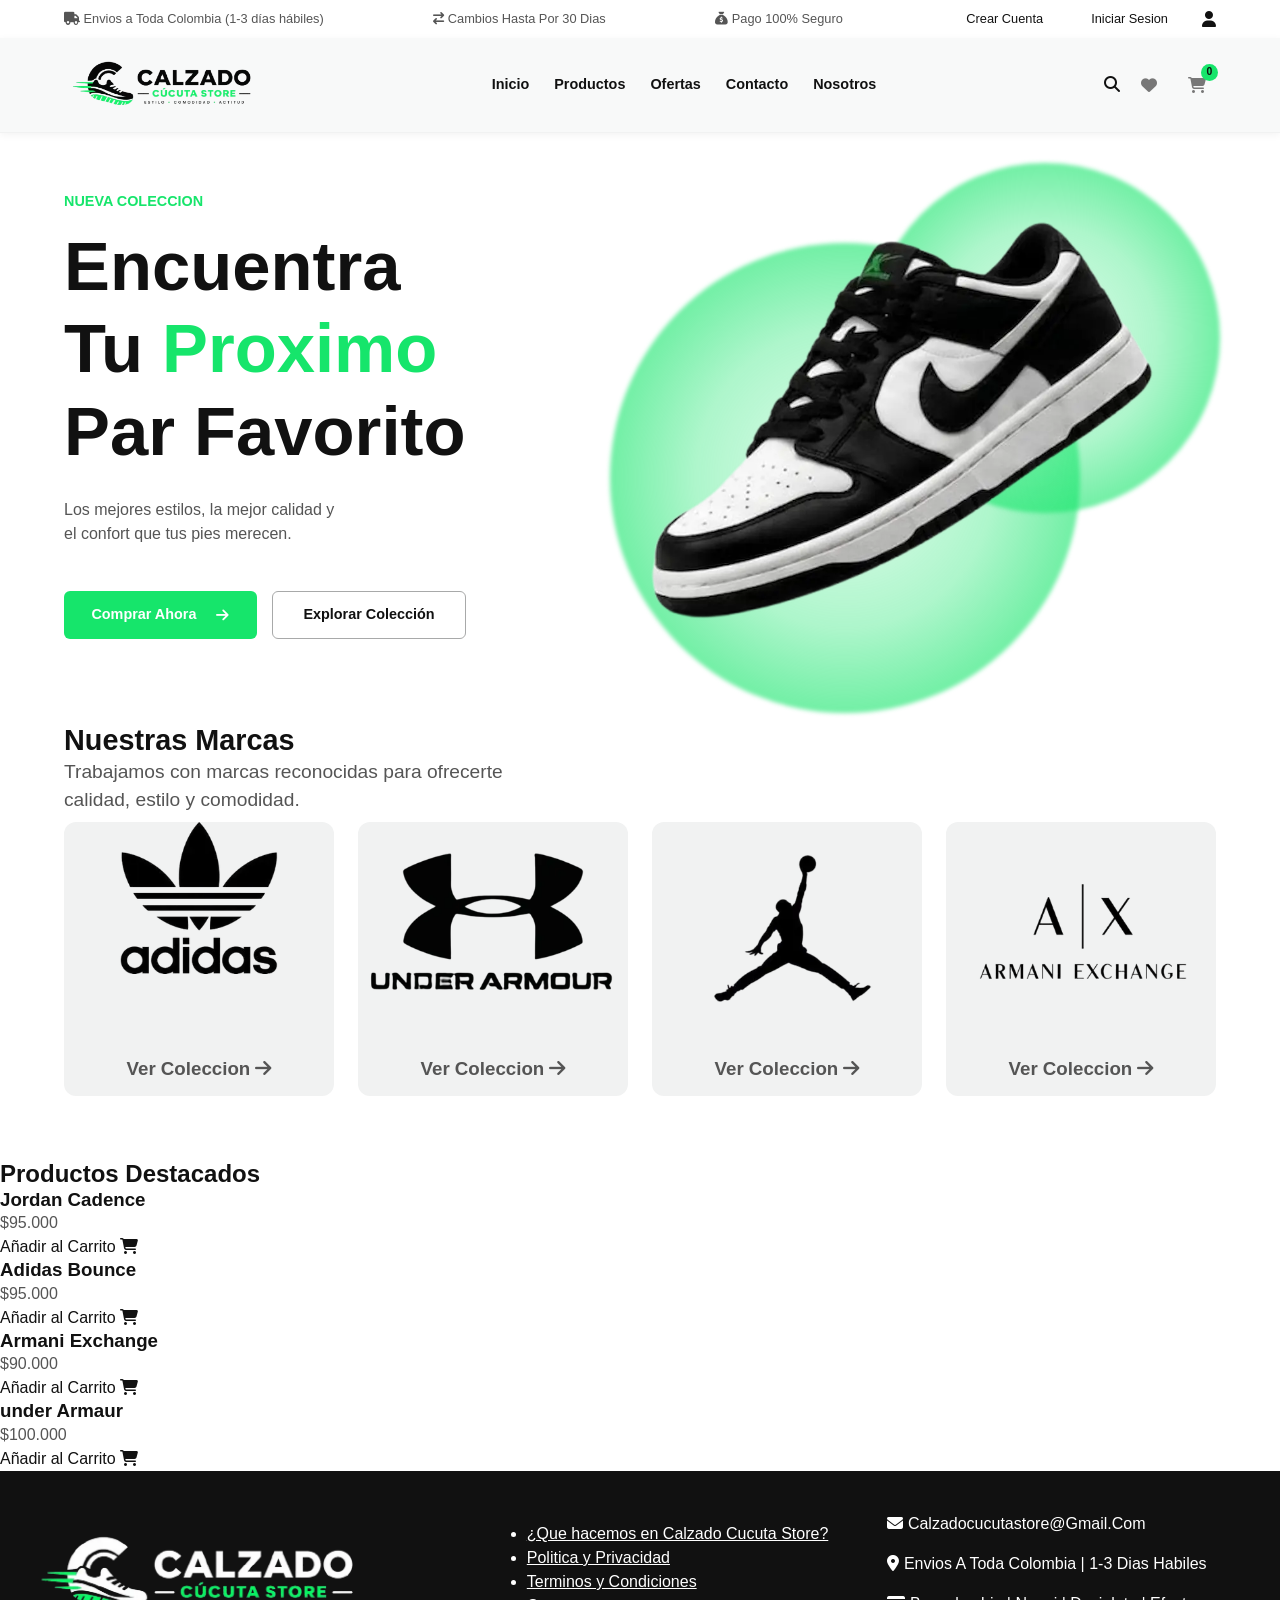
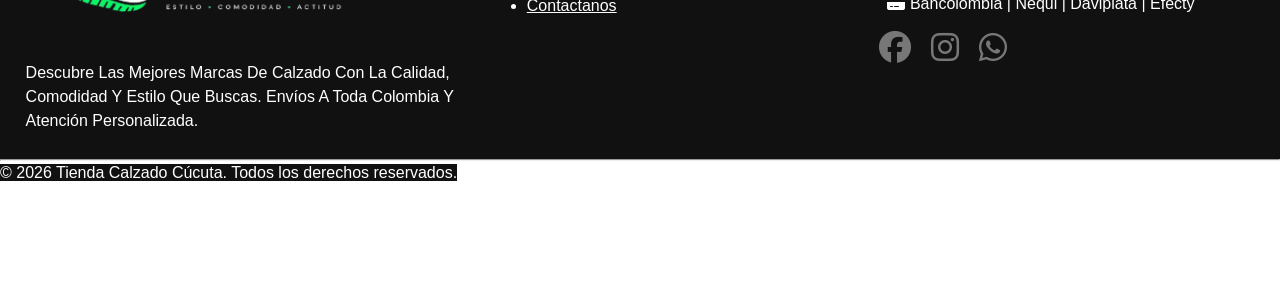
==== PROYECTO-ECOMMERCE-DE-CALZADO/index.html @ e3e9562d "footer cambios" ====
<!DOCTYPE html>
<html lang="en">
<head>
    <meta charset="UTF-8">
    <meta name="viewport" content="width=device-width, initial-scale=1.0">
    <meta name="description" content="Compra calzado deportivo original Nike, Adidas, Puma y New Balance con envíos a toda Colombia.">

    <meta name="keywords" content="calzado, nike, adidas, jordan, tenis, zapatos deportivos">   
    <meta name="author" content="Calzado Cúcuta Store">

    <link rel="stylesheet" href="https://cdnjs.cloudflare.com/ajax/libs/font-awesome/6.5.1/css/all.min.css">
        <title>Calzado Cúcuta Store</title>

        <link rel="stylesheet" href="Estilos/Css principal/importaciones/style-index.css">
</head>
<body>
    <header class="header">
        <section class="header__top">
            <div>
                <p>
                    <i class="fa-solid fa-truck"></i>
                    Envios a Toda Colombia (1-3 días hábiles)
                </p>
            </div>
            <div>
                <p>
                    <i class="fa-solid fa-arrow-right-arrow-left"></i>
                    Cambios Hasta Por 30 Dias
                </p>
            </div>
            <div>
                <p>
                    <i class="fa-solid fa-sack-dollar"></i>
                    Pago 100% Seguro
                </p>
            </div>
            
            <div class="navbar__auth">

                <a href="./Paginas/signUp/signUp.html" class="navbar__registro">
                    Crear Cuenta
                </a>


                <a href="./Paginas/login/login.html" class="navbar__login">
                    Iniciar Sesion
                </a>

                <i class="fa-solid fa-user"></i>

            </div>
        </section>

        <nav class="navbar" aria-label="menu principal">
            <div class="navbar__logo">
                <a href="./index.html" class="navbar__logo-enlace">
                    
                    <img src="imagenes/logo-css.webp"
                        srcset="
                            imagenes/LogoLogin_movil.webp 120w,
                            imagenes/LogoLogin_tablet.webp 160w,
                            imagenes/LogoLogin_desktop.webp 200w
                        "
                        sizes="
                            (max-width: 480px) 120px,
                            (max-width: 768px) 160px,
                            200px
                        "
                        alt="Logo de Calzado Cúcuta Store"
                        class="navbar__logo logo--navbar">

                </a>       
            </div>
            <ul class="navbar__menu" >
                <li class="navbar__item"><a href="./index.html" class="navbar__enlace">Inicio</a></li>
                <li class="navbar__item"><a href="#" class="navbar__enlace">Productos</a></li>
                <li class="navbar__item"><a href="#" class="navbar__enlace">Ofertas</a></li>
                <li class="navbar__item"><a href="#" class="navbar__enlace">Contacto</a></li>
                <li class="navbar__item"><a href="#" class="navbar__enlace">Nosotros</a></li>
            </ul>

            <div class="navbar__acciones">
                

                <a href="#" id="Lupa" class="navbar_lupa" aria-label="Lupa de Busqueda">
                    <i class="fa-solid fa-magnifying-glass"></i>
                    
                </a>

                <a href="#" id="favoritos" class="navbar__favorito" aria-label="Favoritos">
                    <i class="fa-solid fa-heart"></i>
                </a>


                <a href="#" id="abrirCarrito" class="navbar__carrito" aria-label="Carrito de Compras">
                    <span id="contador">0</span>
                    <i class="fa-solid fa-cart-shopping"></i>
                </a>
            </div>
        </nav>
    </header>
    <main class="menu">
        <section class="hero">

            <div class="hero__contenido">

                <h2 class="hero__subtitulo">Nueva Coleccion</h2> 
                <h1 class="hero__titulo">Encuentra Tu <span class="span__titulo">Proximo</span> Par Favorito</h1>

                <p class="hero__texto">Los mejores estilos, la mejor calidad y el confort que tus pies merecen.</p>

                <div class="contenedor__botones">
                    <div class="hero__botones">
                        <a href="#" class="formulario-login__boton boton__comprar">
                            Comprar Ahora
                            <i class="fa-solid fa-arrow-right"></i>
                        </a>

                        <a href="#" class="formulario-login__boton boton__explorar">
                            Explorar Colección
                        </a>
                    </div>
                </div>
                

            </div>

            <picture class="hero__picture">
                <div class="hero__circulo hero__circulo--izq"></div>
                <div class="hero__circulo hero__circulo--der"></div>
                <source
                    media="(max-width: 480px)"
                    srcset="../../Imagenes/hero-movil.webp"
                >

                <source
                    media="(max-width: 768px)"
                    srcset="../../Imagenes/hero-tablet.webp"
                >

                <img
                    src="imagenes/hero-desktop1.webp"
                    alt="Zapatos deportivos"
                    class="hero__imagen"
                    fetchpriority="high"
                    decoding="async"
                >
            </picture>
        </section>

        <!-- marcas -->

        <section class="marcas">
            <div class="title__marcas">
                <h2>Nuestras Marcas</h2>
                <p>Trabajamos con marcas reconocidas para ofrecerte calidad, estilo y comodidad.</p>
            </div>

            <div class="contenedor__marcas">
                <article class="marca ">
                    <div class="marca__contenedor-imagen">
                        <img
                            src="imagenes/adidas-desktop.webp"

                            srcset="
                                imagenes/adidas-movil.webp 300w,
                                imagenes/adidas-tablet.webp 500w,
                                imagenes/adidas-desktop.webp 800w
                            "

                            sizes="
                                (max-width: 480px) 300px,
                                (max-width: 768px) 500px,
                                800px
                                "

                            alt="Marca Adidas"
                            class="producto__imagen"
                            loading="lazy"
                        >
                    </div>

                    <div class="marca__contenido">
                        <a href="#">
                            <h3 class="contenido__titulo">
                                Ver Coleccion
                                <i class="fa-solid fa-arrow-right"></i>
                            </h3>
                        </a>
                    </div>
                </article>

                <article class="marca ">
                    <div class="marca__contenedor-imagen">
                        <img
                            src="imagenes/under-desktop.webp"

                            srcset="
                                imagenes/under-movil.webp 300w,
                                imagenes/under-tablet.webp 500w,
                                imagenes/under-desktop.webp 800w
                            "

                            sizes="
                                (max-width: 480px) 300px,
                                (max-width: 768px) 500px,
                                800px
                            "

                            alt="Marca Under Armaur"
                            class="producto__imagen"
                            loading="lazy"
                        >
                    </div>

                    <div class="marca__contenido">
                        <a href="#">
                            <h3 class="contenido__titulo">
                                Ver Coleccion
                                <i class="fa-solid fa-arrow-right"></i>
                            </h3>
                        </a>
                    </div>
                </article>

                <article class="marca ">
                    <div class="marca__contenedor-imagen">
                        <img
                            src="imagenes/jordan-desktop.webp"

                            srcset="
                                imagenes/jordan-movil.webp 300w,
                                imagenes/jordan-tablet.webp 500w,
                                imagenes/jordan-desktop.webp 800w
                            "

                            sizes="
                                (max-width: 480px) 300px,
                                (max-width: 768px) 500px,
                                800px
                            "

                            alt="Marca Jordan"
                            class="producto__imagen"
                            loading="lazy"
                        >
                    </div>

                    <div class="marca__contenido">
                        <a href="#">
                            <h3 class="contenido__titulo">
                                Ver Coleccion
                                <i class="fa-solid fa-arrow-right"></i>
                            </h3>
                        </a>
                    </div>
                </article>

                <article class="marca ">
                    <div class="marca__contenedor-imagen">
                        <img
                            src="imagenes/armani-desktop.webp"

                            srcset="
                                imagenes/armani-movil.webp 300w,
                                imagenes/armani-tablet.webp 500w,
                                imagenes/armani-desktop.webp 800w
                            "

                            sizes="
                                (max-width: 480px) 300px,
                                (max-width: 768px) 500px,
                                800px
                            "

                            alt="Marca Armani"
                            class="producto__imagen"
                            loading="lazy"
                        >
                    </div>

                    <div class="marca__contenido">
                        <a href="#">
                            <h3 class="contenido__titulo">
                                Ver Coleccion
                                <i class="fa-solid fa-arrow-right"></i>
                            </h3>
                        </a>
                    </div>
                </article>

            </div>
        </section>

        <!-- Productos  -->
        <!-- --------------------------------------------------------------------------------------------------------------------->

        <section class="productos"  id="productos">
            <header class="productos__header">
                <h2 class="productos__titulo">
                    Productos Destacados
                </h2>
            </header>
            <div class="productos__contenedor">

                <!-- PRODUCTO -->
                <article class="producto">

                    <img
                        src="#"

                        srcset="
                            ../../Imagenes/jordan-movil.webp 300w,
                            ../../Imagenes/jordan-tablet.webp 500w,
                            ../../Imagenes/jordan-desktop.webp 800w
                        "

                        sizes="
                            (max-width: 480px) 300px,
                            (max-width: 768px) 500px,
                            800px
                        "

                        alt="Zapato deportivo Jordan Cadence"
                        class="producto__imagen"
                        loading="lazy"
                    >

                    <div class="producto__contenido">

                        <h3 class="producto__titulo">
                            Jordan Cadence
                        </h3>

                        <p class="producto__precio">
                            $95.000
                        </p>

                        <a href="#" class="boton__principal boton-comprar"
                        data-nombre="Jordan Cadence"
                        data-precio="95000">
                            Añadir al Carrito
                            <i class="fa-solid fa-cart-shopping"></i>
                        </a>

                    </div>

                </article>

                <!-- PRODUCTO -->
                <article class="producto">

                    <img
                        src="#"

                        srcset="
                            ../../Imagenes/adidas-movil.webp 300w,
                            ../../Imagenes/adidas-tablet.webp 500w,
                            ../../Imagenes/adidas-desktop.webp 800w
                        "

                        sizes="
                            (max-width: 480px) 300px,
                            (max-width: 768px) 500px,
                            800px
                        "

                        alt="Zapato deportivo Adidas Bounce"
                        class="producto__imagen"
                        loading="lazy"
                    >

                    <div class="producto__contenido">

                        <h3 class="producto__titulo">
                            Adidas Bounce
                        </h3>

                        <p class="producto__precio">
                            $95.000
                        </p>

                        <a href="#" class="boton__principal boton-comprar"
                        data-nombre="Adidas Bounce"
                        data-precio="95000">
                            Añadir al Carrito
                            <i class="fa-solid fa-cart-shopping"></i>
                        </a>

                    </div>

                </article>

                <!-- PRODUCTO -->
                <article class="producto">

                    <img
                        src="../../Imagenes/puma-desktop.webp"

                        srcset="
                            ../../Imagenes/armani-movil.webp 300w,
                            ../../Imagenes/armani-tablet.webp 500w,
                            ../../Imagenes/armani-desktop.webp 800w
                        "

                        sizes="
                            (max-width: 480px) 300px,
                            (max-width: 768px) 500px,
                            800px
                        "

                        alt="Zapato deportivo Nike"
                        class="producto__imagen"
                        loading="lazy"
                    >

                    <div class="producto__contenido">

                        <h3 class="producto__titulo">
                            Armani Exchange
                        </h3>

                        <p class="producto__precio">
                            $90.000
                        </p>

                        <a href="#" class="boton__principal boton-comprar"
                        data-nombre="Armani Exchange"
                        data-precio="90000">
                            Añadir al Carrito
                            <i class="fa-solid fa-cart-shopping"></i>
                        </a>

                    </div>

                </article>
            

                <!-- PRODUCTO -->
                <article class="producto">

                    <img
                        src="#"

                        srcset="
                            ../../Imagenes/under-movil.webp 300w,
                            ../../Imagenes/under-tablet.webp 500w,
                            ../../Imagenes/under-desktop.webp 800w
                        "

                        sizes="
                            (max-width: 480px) 300px,
                            (max-width: 768px) 500px,
                            800px
                        "

                        alt="Zapato deportivo Under Armaur"
                        class="producto__imagen"
                        loading="lazy"
                    >

                    <div class="producto__contenido">

                        <h3 class="producto__titulo">
                            under Armaur
                        </h3>

                        <p class="producto__precio">
                            $100.000
                        </p>

                        <a href="#" class="boton__principal boton-comprar"
                        data-nombre="Under Armaur"
                        data-precio="100000">
                            Añadir al Carrito
                            <i class="fa-solid fa-cart-shopping"></i>
                        </a>

                    </div>
                </article>
            </div>


            <footer class="footer">
                <section class="footer__seccion">
                    <img src="imagenes/LogoBlanco.webp"
                    srcset="
                        imagenes/LogoBlanco-movil.webp 120w,
                        imagenes/LogoBlanco-tablet.webp 160w,
                        imagenes/LogoBlanco-desktop.webp 200w
                    "
                    sizes="
                        (max-width: 480px) 120px,
                        (max-width: 768px) 160px,
                        200px
                    "                  
                    alt="Logo de Calzado Cúcuta Store"
                    class="footer__logo logo--footer">

                    <p class="footer__texto">
                        Descubre las mejores marcas de calzado con la calidad, comodidad y estilo que buscas. Envíos a toda Colombia y atención personalizada.
                    </p>

                </section>

                <section class="footer__enlaces">
                    <ul>
                        <a href="#" class="enlaces__footer">
                            <li>¿Que hacemos en Calzado Cucuta Store?</li>
                        </a>
                        <a href="#" class="enlaces__footer">
                            <li>Politica y Privacidad</li>
                        </a>
                        <a href="#" class="enlaces__footer">
                            <li>Terminos y Condiciones</li>
                        </a>
                        <a href="#" class="enlaces__footer">
                            <li>Contactanos</li>
                        </a>
                    </ul>
                </section>

                <section class="footer__redes">
                    <section class="footer__info">
                        <p class="footer__texto footer--informacion">
                            <i class="fa-solid fa-envelope"></i>
                            calzadocucutastore@gmail.com
                        </p>

                        <p class="footer__texto footer--informacion">
                            <i class="fa-solid fa-location-dot"></i>
                            Envios a toda Colombia | 1-3 Dias habiles
                        </p>

                        <p class="footer__texto footer--informacion">
                            <i class="fa-solid fa-credit-card"></i>
                            Bancolombia | Nequi | Daviplata | Efecty                            
                        </p>
                    </section>

                    <section class="footer__reds">
                        <div>
                            <a href="#" aria-label="Facebook" class="red">
                                <i class="fa-brands fa-facebook"></i>
                            </a>
                        </div>

                        <div>
                            <a href="#" aria-label="Instagram" class="red">
                                <i class="fa-brands fa-instagram"></i>
                            </a>
                        </div>
                        
                        <div>
                            <a href="#" aria-label="WhatsApp" class="red">
                                <i class="fa-brands fa-whatsapp"></i>
                            </a>
                        </div>
                        
                    </section>
                </section>

                

            </footer>
            <hr >

                <span class="derechosAutor">© 2026 Tienda Calzado Cúcuta. Todos los derechos reservados.</span>
            

                
    </main>

    <h2 id="nombreUsuario"></h2>
</body>

<script type="module" src="JavaScript/controladores/IndexControlador.js"></script>
</html>
---- PROYECTO-ECOMMERCE-DE-CALZADO/Estilos/Css principal/importaciones/style-index.css ----
@import url(../../base/reset.css);
@import url(../../base/variables.css);
@import url(../../base/base.css);

@import url(../../componentes/navbar.css);
@import url(../../componentes/botones.css);
@import url(../../componentes/footer.css);

@import url(../css/index.css);
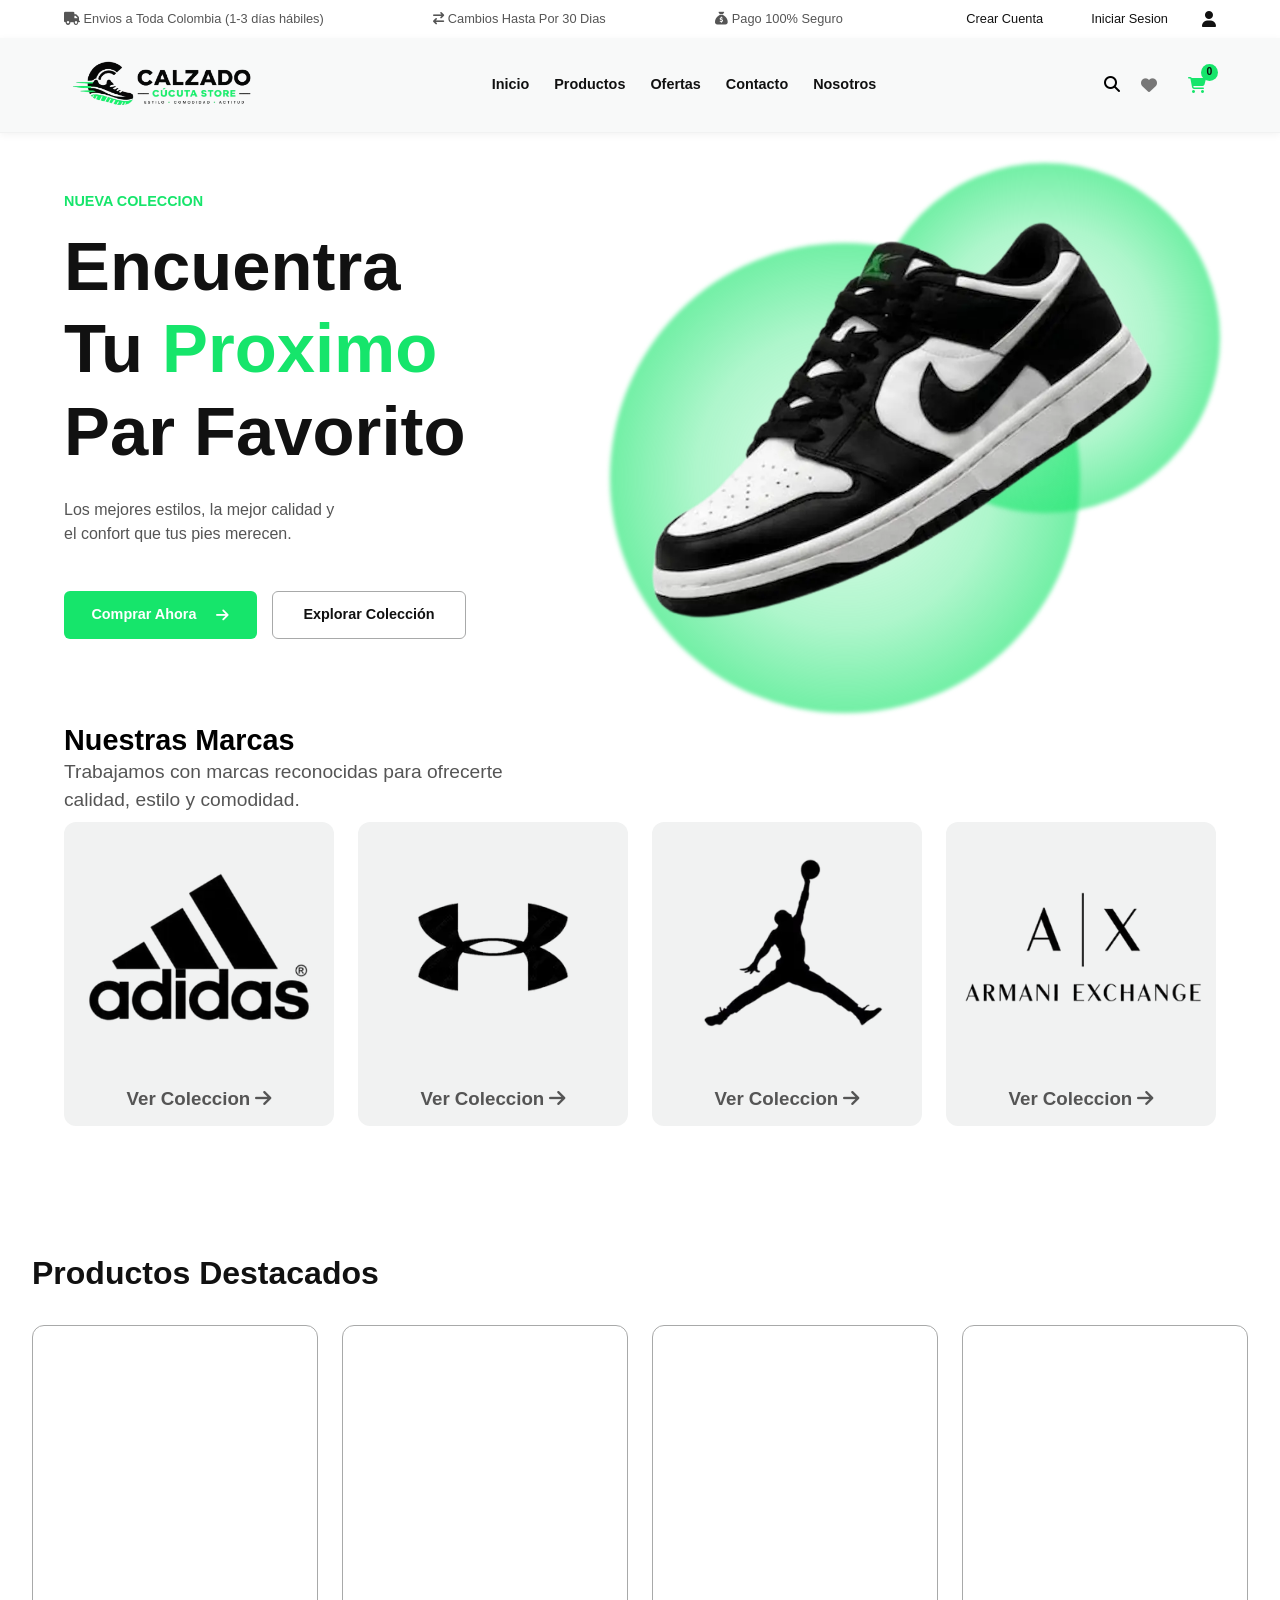
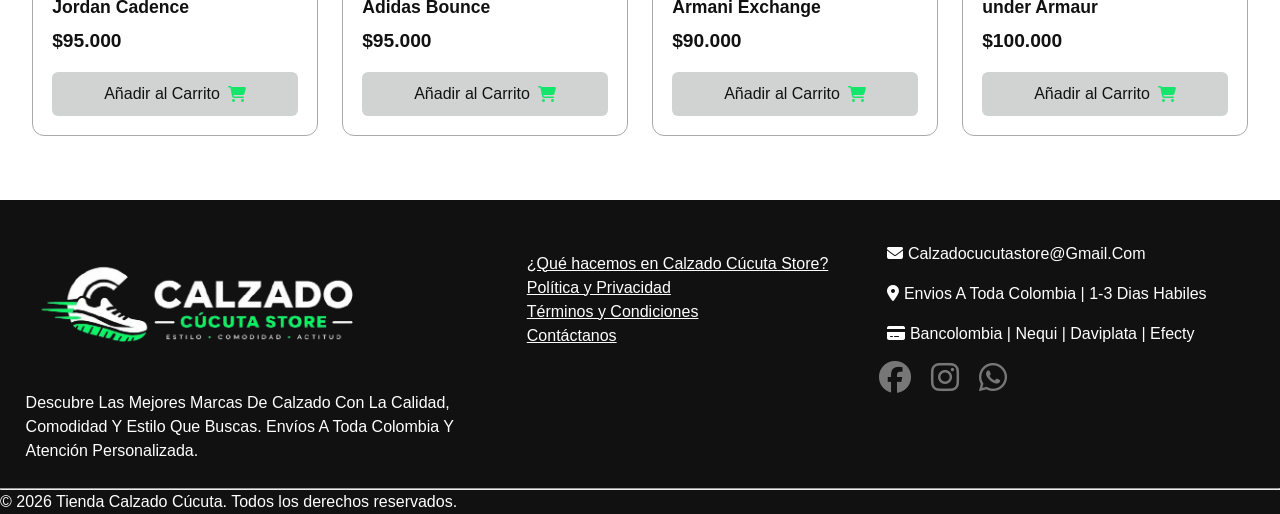
==== commit e645b726: "cambio en imagenes, incorporacion de estilo en cards de los productos, cambios en el footer" ====
--- a/PROYECTO-ECOMMERCE-DE-CALZADO/index.html
+++ b/PROYECTO-ECOMMERCE-DE-CALZADO/index.html
@@ -158,135 +158,143 @@
 
             <div class="contenedor__marcas">
                 <article class="marca ">
-                    <div class="marca__contenedor-imagen">
-                        <img
-                            src="imagenes/adidas-desktop.webp"
-
-                            srcset="
-                                imagenes/adidas-movil.webp 300w,
-                                imagenes/adidas-tablet.webp 500w,
-                                imagenes/adidas-desktop.webp 800w
-                            "
-
-                            sizes="
-                                (max-width: 480px) 300px,
-                                (max-width: 768px) 500px,
-                                800px
+                    <a href="#">
+                        <div class="marca__contenedor-imagen">
+                            <img
+                                src="imagenes/adidas-desktop.webp"
+
+                                srcset="
+                                    imagenes/adidas-movil.webp 300w,
+                                    imagenes/adidas-tablet.webp 500w,
+                                    imagenes/adidas-desktop.webp 800w
                                 "
 
-                            alt="Marca Adidas"
-                            class="producto__imagen"
-                            loading="lazy"
-                        >
-                    </div>
-
-                    <div class="marca__contenido">
-                        <a href="#">
+                                sizes="
+                                    (max-width: 480px) 300px,
+                                    (max-width: 768px) 500px,
+                                    800px
+                                    "
+
+                                alt="Marca Adidas"
+                                class="producto__imagen"
+                                loading="lazy"
+                            >
+                        </div>
+
+                        <div class="marca__contenido">
+                            
                             <h3 class="contenido__titulo">
                                 Ver Coleccion
                                 <i class="fa-solid fa-arrow-right"></i>
                             </h3>
-                        </a>
-                    </div>
+                        
+                        </div>
+                    </a>    
                 </article>
 
                 <article class="marca ">
-                    <div class="marca__contenedor-imagen">
-                        <img
-                            src="imagenes/under-desktop.webp"
-
-                            srcset="
-                                imagenes/under-movil.webp 300w,
-                                imagenes/under-tablet.webp 500w,
-                                imagenes/under-desktop.webp 800w
-                            "
-
-                            sizes="
-                                (max-width: 480px) 300px,
-                                (max-width: 768px) 500px,
-                                800px
-                            "
-
-                            alt="Marca Under Armaur"
-                            class="producto__imagen"
-                            loading="lazy"
-                        >
-                    </div>
-
-                    <div class="marca__contenido">
-                        <a href="#">
+                    <a href="#">
+                        <div class="marca__contenedor-imagen">
+                            <img
+                                src="imagenes/under-desktop.webp"
+
+                                srcset="
+                                    imagenes/under-movil.webp 300w,
+                                    imagenes/under-tablet.webp 500w,
+                                    imagenes/under-desktop.webp 800w
+                                "
+
+                                sizes="
+                                    (max-width: 480px) 300px,
+                                    (max-width: 768px) 500px,
+                                    800px
+                                "
+
+                                alt="Marca Under Armaur"
+                                class="producto__imagen"
+                                loading="lazy"
+                            >
+                        </div>
+
+                        <div class="marca__contenido">
+                            
                             <h3 class="contenido__titulo">
                                 Ver Coleccion
                                 <i class="fa-solid fa-arrow-right"></i>
                             </h3>
-                        </a>
-                    </div>
+                            
+                        </div>      
+                    </a>              
                 </article>
 
                 <article class="marca ">
-                    <div class="marca__contenedor-imagen">
-                        <img
-                            src="imagenes/jordan-desktop.webp"
-
-                            srcset="
-                                imagenes/jordan-movil.webp 300w,
-                                imagenes/jordan-tablet.webp 500w,
-                                imagenes/jordan-desktop.webp 800w
-                            "
-
-                            sizes="
-                                (max-width: 480px) 300px,
-                                (max-width: 768px) 500px,
-                                800px
-                            "
-
-                            alt="Marca Jordan"
-                            class="producto__imagen"
-                            loading="lazy"
-                        >
-                    </div>
-
-                    <div class="marca__contenido">
-                        <a href="#">
+                    <a href="#">
+                        <div class="marca__contenedor-imagen">
+                            <img
+                                src="imagenes/jordan-desktop.webp"
+
+                                srcset="
+                                    imagenes/jordan-movil.webp 300w,
+                                    imagenes/jordan-tablet.webp 500w,
+                                    imagenes/jordan-desktop.webp 800w
+                                "
+
+                                sizes="
+                                    (max-width: 480px) 300px,
+                                    (max-width: 768px) 500px,
+                                    800px
+                                "
+
+                                alt="Marca Jordan"
+                                class="producto__imagen"
+                                loading="lazy"
+                            >
+                        </div>
+
+                        <div class="marca__contenido">
+                            
                             <h3 class="contenido__titulo">
                                 Ver Coleccion
                                 <i class="fa-solid fa-arrow-right"></i>
                             </h3>
-                        </a>
-                    </div>
+                            
+                        </div>
+                    </a>
                 </article>
 
                 <article class="marca ">
-                    <div class="marca__contenedor-imagen">
-                        <img
-                            src="imagenes/armani-desktop.webp"
-
-                            srcset="
-                                imagenes/armani-movil.webp 300w,
-                                imagenes/armani-tablet.webp 500w,
-                                imagenes/armani-desktop.webp 800w
-                            "
-
-                            sizes="
-                                (max-width: 480px) 300px,
-                                (max-width: 768px) 500px,
-                                800px
-                            "
-
-                            alt="Marca Armani"
-                            class="producto__imagen"
-                            loading="lazy"
-                        >
-                    </div>
-
-                    <div class="marca__contenido">
-                        <a href="#">
+                    <a href="#">
+
+                        <div class="marca__contenedor-imagen">
+                            <img
+                                src="imagenes/armani-desktop.webp"
+
+                                srcset="
+                                    imagenes/armani-movil.webp 300w,
+                                    imagenes/armani-tablet.webp 500w,
+                                    imagenes/armani-desktop.webp 800w
+                                "
+
+                                sizes="
+                                    (max-width: 480px) 300px,
+                                    (max-width: 768px) 500px,
+                                    800px
+                                "
+
+                                alt="Marca Armani"
+                                class="producto__imagen"
+                                loading="lazy"
+                            >
+                        </div>
+
+                        <div class="marca__contenido">
+                            
                             <h3 class="contenido__titulo">
                                 Ver Coleccion
                                 <i class="fa-solid fa-arrow-right"></i>
                             </h3>
-                        </a>
-                    </div>
+                        </div>
+                    </a>
                 </article>
 
             </div>
@@ -342,6 +350,7 @@
                             Añadir al Carrito
                             <i class="fa-solid fa-cart-shopping"></i>
                         </a>
+                        
 
                     </div>
 
@@ -479,93 +488,109 @@
                     </div>
                 </article>
             </div>
-
-
-            <footer class="footer">
-                <section class="footer__seccion">
-                    <img src="imagenes/LogoBlanco.webp"
-                    srcset="
-                        imagenes/LogoBlanco-movil.webp 120w,
-                        imagenes/LogoBlanco-tablet.webp 160w,
-                        imagenes/LogoBlanco-desktop.webp 200w
-                    "
-                    sizes="
-                        (max-width: 480px) 120px,
-                        (max-width: 768px) 160px,
-                        200px
-                    "                  
-                    alt="Logo de Calzado Cúcuta Store"
-                    class="footer__logo logo--footer">
-
-                    <p class="footer__texto">
-                        Descubre las mejores marcas de calzado con la calidad, comodidad y estilo que buscas. Envíos a toda Colombia y atención personalizada.
+        </section>
+
+        <footer class="footer">
+            <section class="footer__seccion">
+                <img src="imagenes/LogoBlanco.webp"
+                srcset="
+                    imagenes/LogoBlanco-movil.webp 120w,
+                    imagenes/LogoBlanco-tablet.webp 160w,
+                    imagenes/LogoBlanco-desktop.webp 200w
+                "
+                sizes="
+                    (max-width: 480px) 120px,
+                    (max-width: 768px) 160px,
+                    200px
+                "                  
+                alt="Logo de Calzado Cúcuta Store"
+                class="footer__logo logo--footer">
+
+                <p class="footer__texto">
+                    Descubre las mejores marcas de calzado con la calidad, comodidad y estilo que buscas. Envíos a toda Colombia y atención personalizada.
+                </p>
+
+            </section>
+
+            <section class="footer__enlaces">
+                <ul>
+                    <li>
+                        <a href="#" class="enlaces__footer">
+                            ¿Qué hacemos en Calzado Cúcuta Store?
+                        </a>
+                    </li>
+
+                    <li>
+                        <a href="#" class="enlaces__footer">
+                            Política y Privacidad
+                        </a>
+                    </li>
+
+                    <li>
+                        <a href="#" class="enlaces__footer">
+                            Términos y Condiciones
+                        </a>
+                    </li>
+
+                    <li>
+                        <a href="#" class="enlaces__footer">
+                            Contáctanos
+                        </a>
+                    </li>
+
+                </ul>
+            </section>
+
+            <section class="footer__redes">
+                <section class="footer__info">
+                    <p class="footer__texto footer--informacion">
+                        <i class="fa-solid fa-envelope"></i>
+                        calzadocucutastore@gmail.com
                     </p>
 
+                    <p class="footer__texto footer--informacion">
+                        <i class="fa-solid fa-location-dot"></i>
+                        Envios a toda Colombia | 1-3 Dias habiles
+                    </p>
+
+                    <p class="footer__texto footer--informacion">
+                        <i class="fa-solid fa-credit-card"></i>
+                        Bancolombia | Nequi | Daviplata | Efecty                            
+                    </p>
                 </section>
 
-                <section class="footer__enlaces">
-                    <ul>
-                        <a href="#" class="enlaces__footer">
-                            <li>¿Que hacemos en Calzado Cucuta Store?</li>
-                        </a>
-                        <a href="#" class="enlaces__footer">
-                            <li>Politica y Privacidad</li>
-                        </a>
-                        <a href="#" class="enlaces__footer">
-                            <li>Terminos y Condiciones</li>
-                        </a>
-                        <a href="#" class="enlaces__footer">
-                            <li>Contactanos</li>
-                        </a>
-                    </ul>
+                <section class="footer__reds">
+                    <div>
+                        <a href="#" aria-label="Facebook" class="red">
+                            <i class="fa-brands fa-facebook"></i>
+                        </a>
+                    </div>
+
+                        <div>
+                        <a href="#" aria-label="Instagram" class="red">
+                            <i class="fa-brands fa-instagram"></i>
+                        </a>
+                    </div>
+                        
+                    <div>
+                        <a href="#" aria-label="WhatsApp" class="red">
+                            <i class="fa-brands fa-whatsapp"></i>
+                        </a>
+                    </div>
+                    
                 </section>
-
-                <section class="footer__redes">
-                    <section class="footer__info">
-                        <p class="footer__texto footer--informacion">
-                            <i class="fa-solid fa-envelope"></i>
-                            calzadocucutastore@gmail.com
-                        </p>
-
-                        <p class="footer__texto footer--informacion">
-                            <i class="fa-solid fa-location-dot"></i>
-                            Envios a toda Colombia | 1-3 Dias habiles
-                        </p>
-
-                        <p class="footer__texto footer--informacion">
-                            <i class="fa-solid fa-credit-card"></i>
-                            Bancolombia | Nequi | Daviplata | Efecty                            
-                        </p>
-                    </section>
-
-                    <section class="footer__reds">
-                        <div>
-                            <a href="#" aria-label="Facebook" class="red">
-                                <i class="fa-brands fa-facebook"></i>
-                            </a>
-                        </div>
-
-                        <div>
-                            <a href="#" aria-label="Instagram" class="red">
-                                <i class="fa-brands fa-instagram"></i>
-                            </a>
-                        </div>
-                        
-                        <div>
-                            <a href="#" aria-label="WhatsApp" class="red">
-                                <i class="fa-brands fa-whatsapp"></i>
-                            </a>
-                        </div>
-                        
-                    </section>
-                </section>
+            </section>
 
                 
 
-            </footer>
-            <hr >
-
-                <span class="derechosAutor">© 2026 Tienda Calzado Cúcuta. Todos los derechos reservados.</span>
+        </footer>
+        <hr >
+
+
+        <span class="derechosAutor">© 2026 Tienda Calzado Cúcuta. Todos los derechos reservados.</span>
+            
+
+
             
 
                 
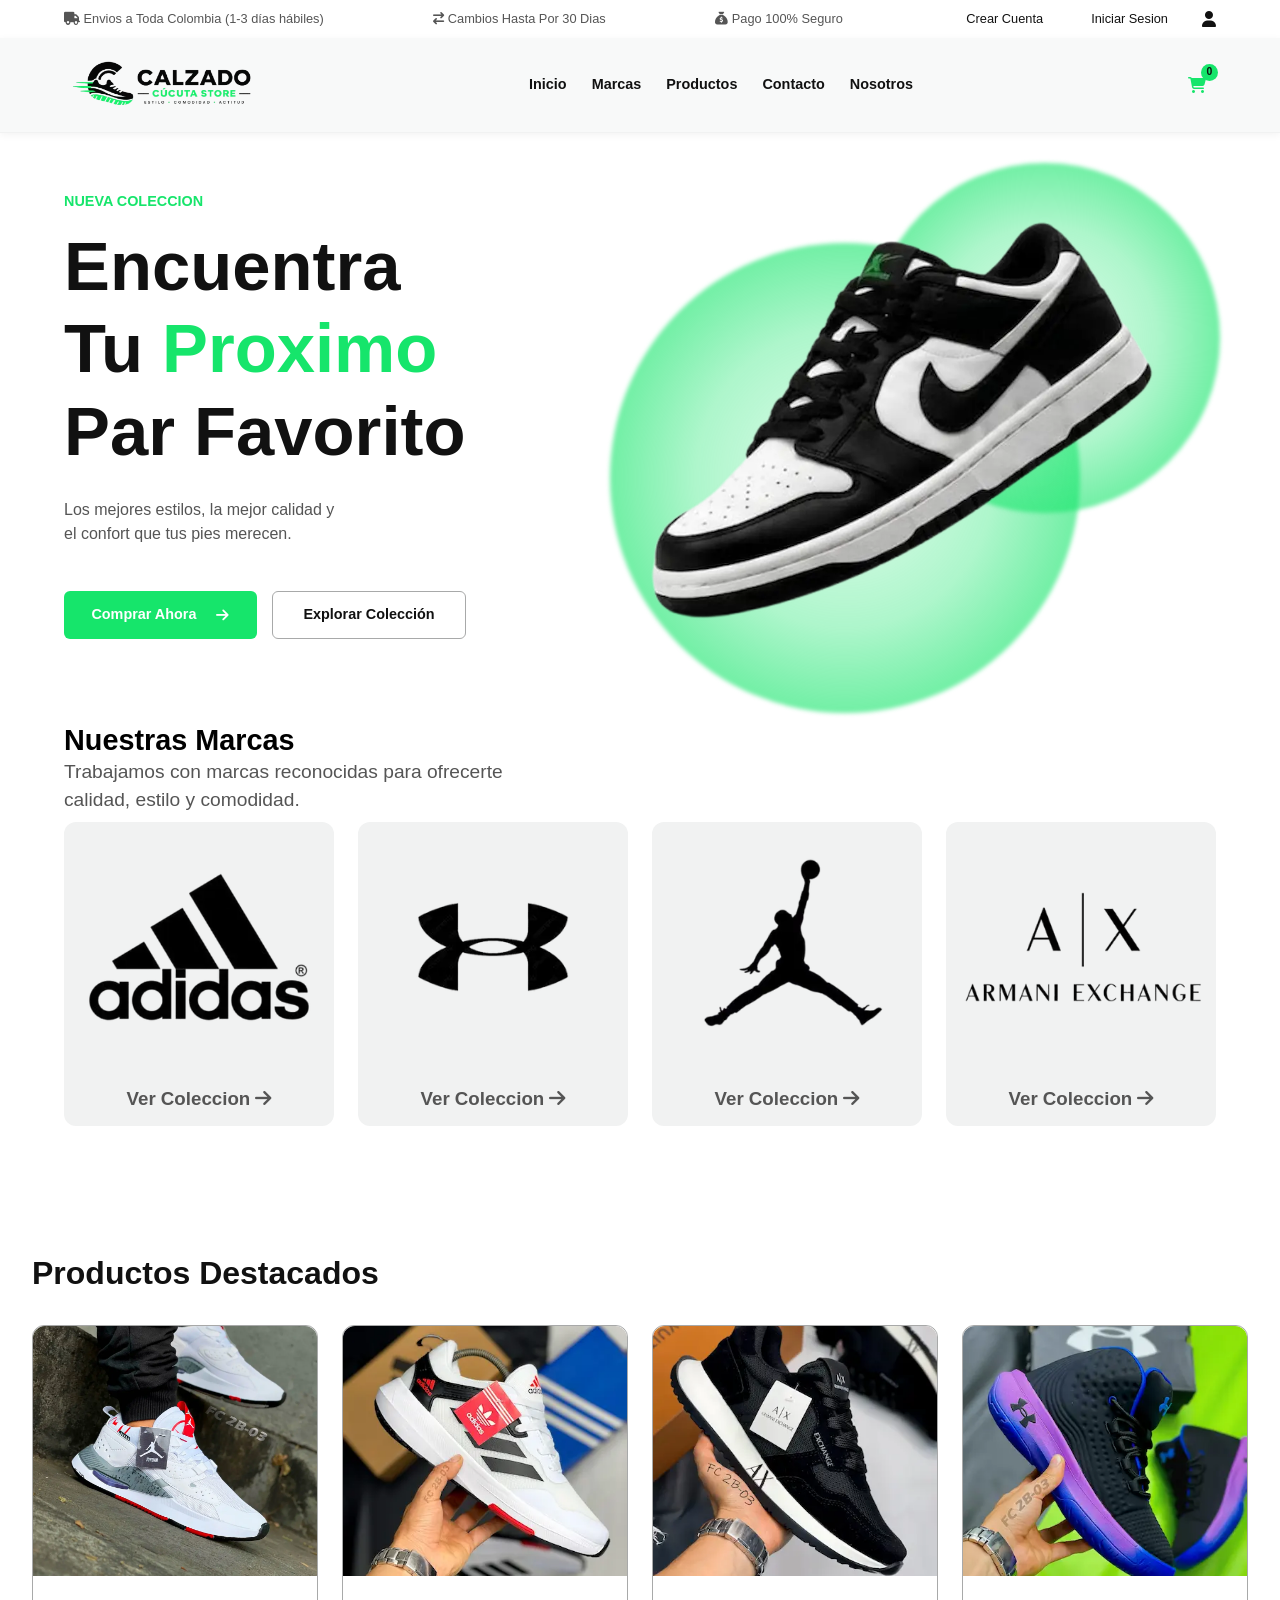
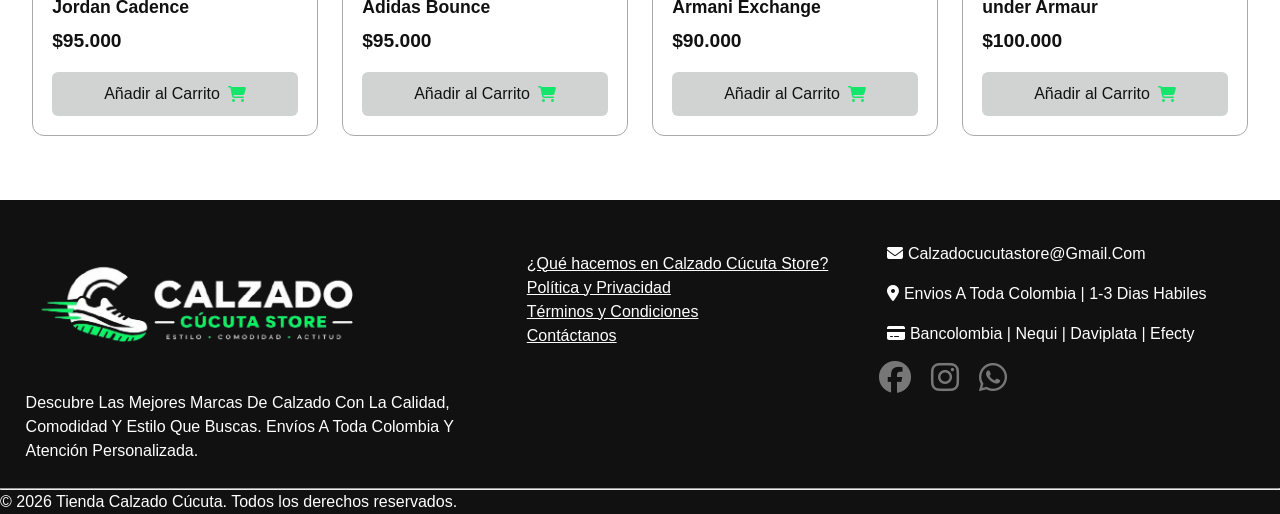
==== commit 3ab9360e: "agregacion de imagenes webp en la zona de productos , y cmabiso en el index.css" ====
--- a/PROYECTO-ECOMMERCE-DE-CALZADO/index.html
+++ b/PROYECTO-ECOMMERCE-DE-CALZADO/index.html
@@ -73,25 +73,14 @@
             </div>
             <ul class="navbar__menu" >
                 <li class="navbar__item"><a href="./index.html" class="navbar__enlace">Inicio</a></li>
-                <li class="navbar__item"><a href="#" class="navbar__enlace">Productos</a></li>
-                <li class="navbar__item"><a href="#" class="navbar__enlace">Ofertas</a></li>
-                <li class="navbar__item"><a href="#" class="navbar__enlace">Contacto</a></li>
+                <li class="navbar__item"><a href="#marcas" class="navbar__enlace">Marcas</a></li>
+                <li class="navbar__item"><a href="#productos" class="navbar__enlace">Productos</a></li>
+                <li class="navbar__item"><a href="#contacto" class="navbar__enlace">Contacto</a></li>
                 <li class="navbar__item"><a href="#" class="navbar__enlace">Nosotros</a></li>
             </ul>
 
             <div class="navbar__acciones">
                 
-
-                <a href="#" id="Lupa" class="navbar_lupa" aria-label="Lupa de Busqueda">
-                    <i class="fa-solid fa-magnifying-glass"></i>
-                    
-                </a>
-
-                <a href="#" id="favoritos" class="navbar__favorito" aria-label="Favoritos">
-                    <i class="fa-solid fa-heart"></i>
-                </a>
-
-
                 <a href="#" id="abrirCarrito" class="navbar__carrito" aria-label="Carrito de Compras">
                     <span id="contador">0</span>
                     <i class="fa-solid fa-cart-shopping"></i>
@@ -151,7 +140,7 @@
         <!-- marcas -->
 
         <section class="marcas">
-            <div class="title__marcas">
+            <div class="title__marcas" id="marcas">
                 <h2>Nuestras Marcas</h2>
                 <p>Trabajamos con marcas reconocidas para ofrecerte calidad, estilo y comodidad.</p>
             </div>
@@ -309,18 +298,18 @@
                     Productos Destacados
                 </h2>
             </header>
-            <div class="productos__contenedor">
+            <div class="productos__contenedor" id="producto">
 
                 <!-- PRODUCTO -->
                 <article class="producto">
 
                     <img
-                        src="#"
+                        src="imagenes/JRDBLANCOROJO.webp"
 
                         srcset="
-                            ../../Imagenes/jordan-movil.webp 300w,
-                            ../../Imagenes/jordan-tablet.webp 500w,
-                            ../../Imagenes/jordan-desktop.webp 800w
+                            imagenes/JRDBLANCOROJO-movil.webp 300w,
+                            imagenes/JRDBLANCOROJO-tablet.webp 500w,
+                            imagenes/JRDBLANCOROJO-desktop.webp 800w
                         "
 
                         sizes="
@@ -360,12 +349,12 @@
                 <article class="producto">
 
                     <img
-                        src="#"
+                        src="imagenes/BOUNCEBLANCOROJO.webp"
 
                         srcset="
-                            ../../Imagenes/adidas-movil.webp 300w,
-                            ../../Imagenes/adidas-tablet.webp 500w,
-                            ../../Imagenes/adidas-desktop.webp 800w
+                            imagenes/BOUNCEBLANCOROJO-movil.webp 300w,
+                            imagenes/BOUNCEBLANCOROJO-tablet.webp 500w,
+                            imagenes/BOUNCEBLANCOROJO-desktop.webp 800w
                         "
 
                         sizes="
@@ -404,12 +393,12 @@
                 <article class="producto">
 
                     <img
-                        src="../../Imagenes/puma-desktop.webp"
+                        src="imagenes/ARMANI-NEGRO.webp"
 
                         srcset="
-                            ../../Imagenes/armani-movil.webp 300w,
-                            ../../Imagenes/armani-tablet.webp 500w,
-                            ../../Imagenes/armani-desktop.webp 800w
+                            imagenes/ARMANI-NEGRO-movil.webp 300w,
+                            imagenes/ARMANI-NEGRO-tablet.webp 500w,
+                            imagenes/ARMANI-NEGRO-desktop.webp 800w
                         "
 
                         sizes="
@@ -449,12 +438,12 @@
                 <article class="producto">
 
                     <img
-                        src="#"
+                        src="imagenes/BOTAUNDERMORADO.webp"
 
                         srcset="
-                            ../../Imagenes/under-movil.webp 300w,
-                            ../../Imagenes/under-tablet.webp 500w,
-                            ../../Imagenes/under-desktop.webp 800w
+                            imagenes/BOTAUNDERMORADO-movil.webp 300w,
+                            imagenes/BOTAUNDERMORADO-tablet.webp 500w,
+                            imagenes/BOTAUNDERMORADO-desktop.webp 800w
                         "
 
                         sizes="
@@ -490,7 +479,7 @@
             </div>
         </section>
 
-        <footer class="footer">
+        <footer class="footer" id="contacto">
             <section class="footer__seccion">
                 <img src="imagenes/LogoBlanco.webp"
                 srcset="
@@ -561,19 +550,19 @@
 
                 <section class="footer__reds">
                     <div>
-                        <a href="#" aria-label="Facebook" class="red">
+                        <a href="https://www.facebook.com/CucutaCalzadoStore/" aria-label="Facebook" target="_blank" class="red">
                             <i class="fa-brands fa-facebook"></i>
                         </a>
                     </div>
 
                         <div>
-                        <a href="#" aria-label="Instagram" class="red">
+                        <a href="https://www.instagram.com/calzadocucutastore1/" aria-label="Instagram" target="_blank" class="red">
                             <i class="fa-brands fa-instagram"></i>
                         </a>
                     </div>
                         
                     <div>
-                        <a href="#" aria-label="WhatsApp" class="red">
+                        <a href="https://api.whatsapp.com/send/?phone=573132731250&text&type=phone_number&app_absent=0" target="_blank" aria-label="WhatsApp" class="red">
                             <i class="fa-brands fa-whatsapp"></i>
                         </a>
                     </div>
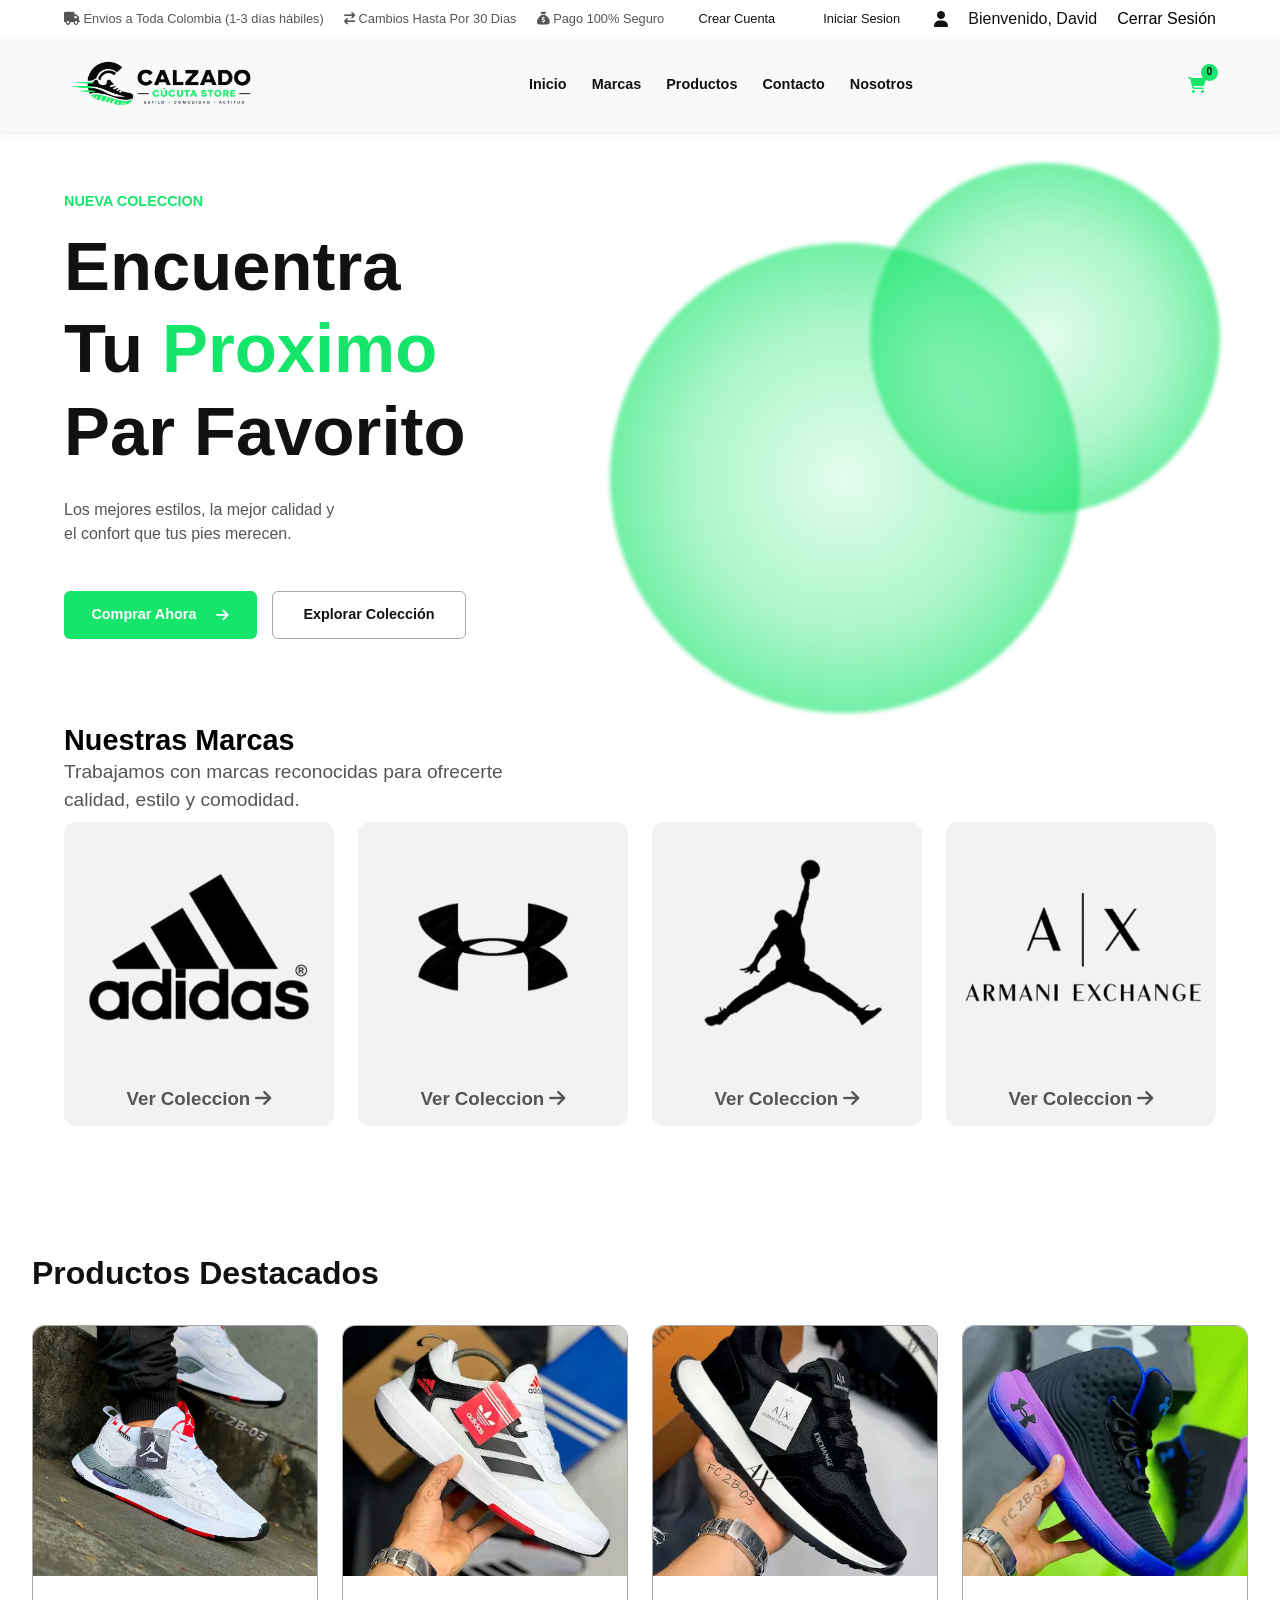
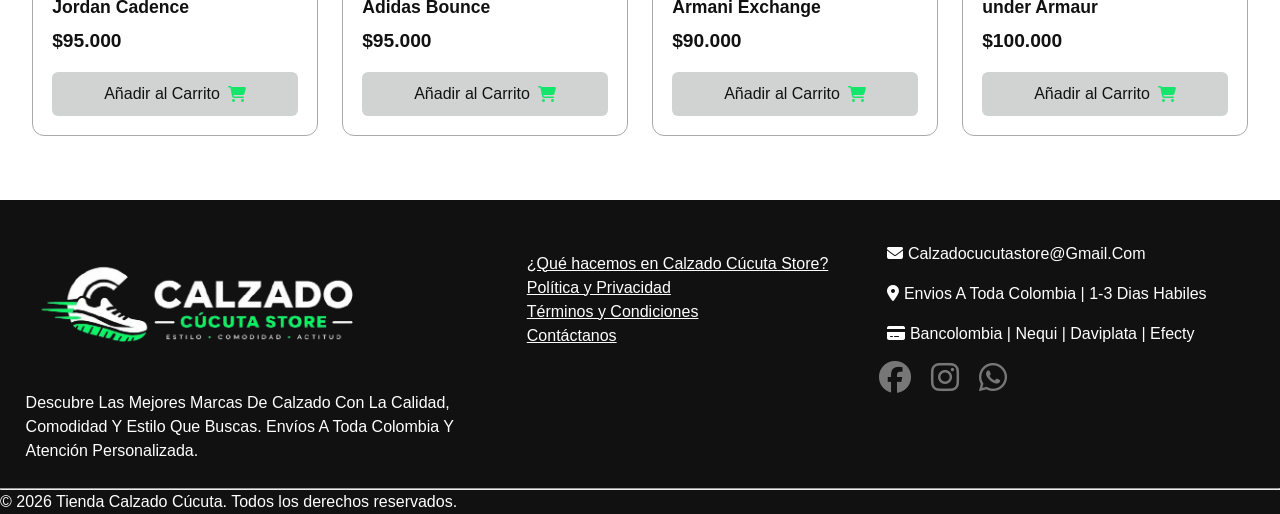
==== commit 9f8aab4d: "cmabiso en el js de indexconrtrolador" ====
--- a/PROYECTO-ECOMMERCE-DE-CALZADO/index.html
+++ b/PROYECTO-ECOMMERCE-DE-CALZADO/index.html
@@ -47,6 +47,18 @@
                 </a>
 
                 <i class="fa-solid fa-user"></i>
+
+            </div>
+
+            <div class="navbar__usuario">
+
+                <span class="navbar__bienvenido">
+                    Bienvenido, David
+                </span>
+
+                <button class="navbar__cerrar-sesion">
+                    Cerrar Sesión
+                </button>
 
             </div>
         </section>
@@ -585,7 +597,7 @@
                 
     </main>
 
-    <h2 id="nombreUsuario"></h2>
+    <script type="module" src="JavaScript/controladores/IndexControlador.js"></script>
 </body>
 
 <script type="module" src="JavaScript/controladores/IndexControlador.js"></script>
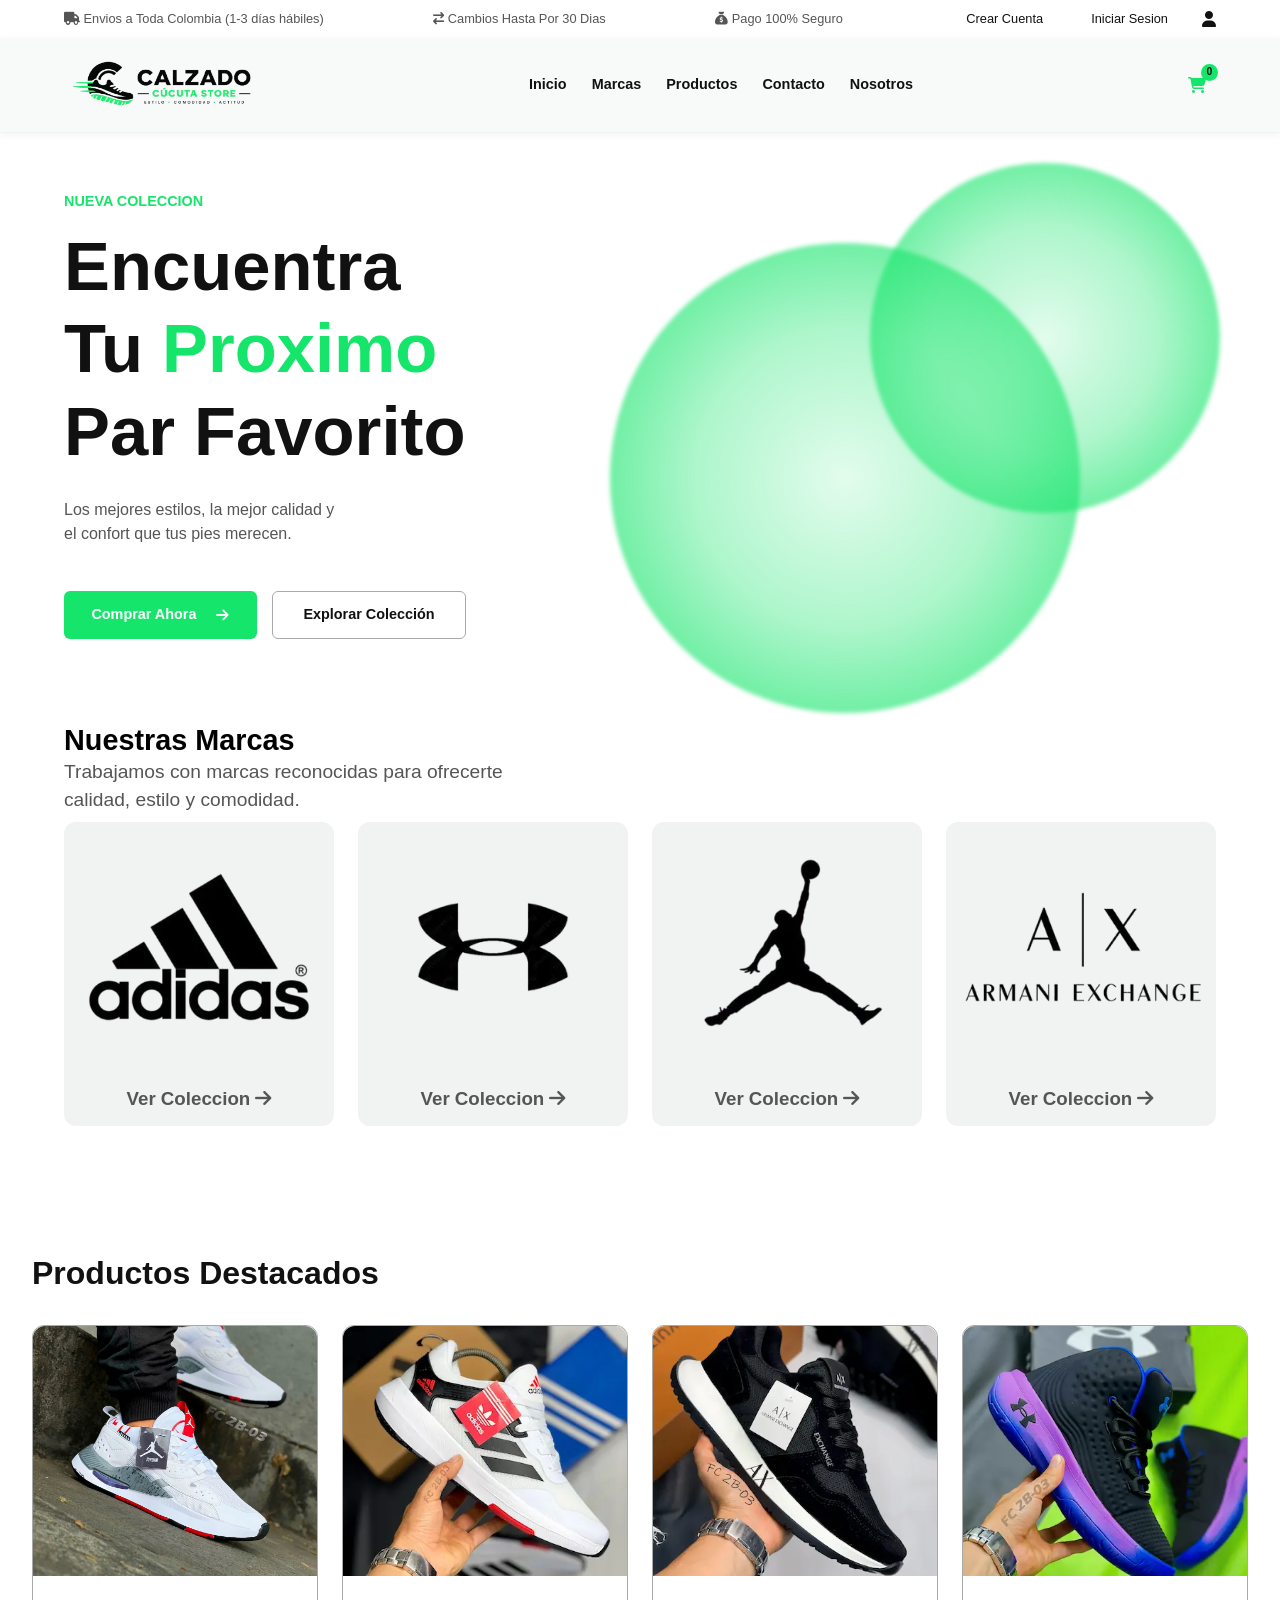
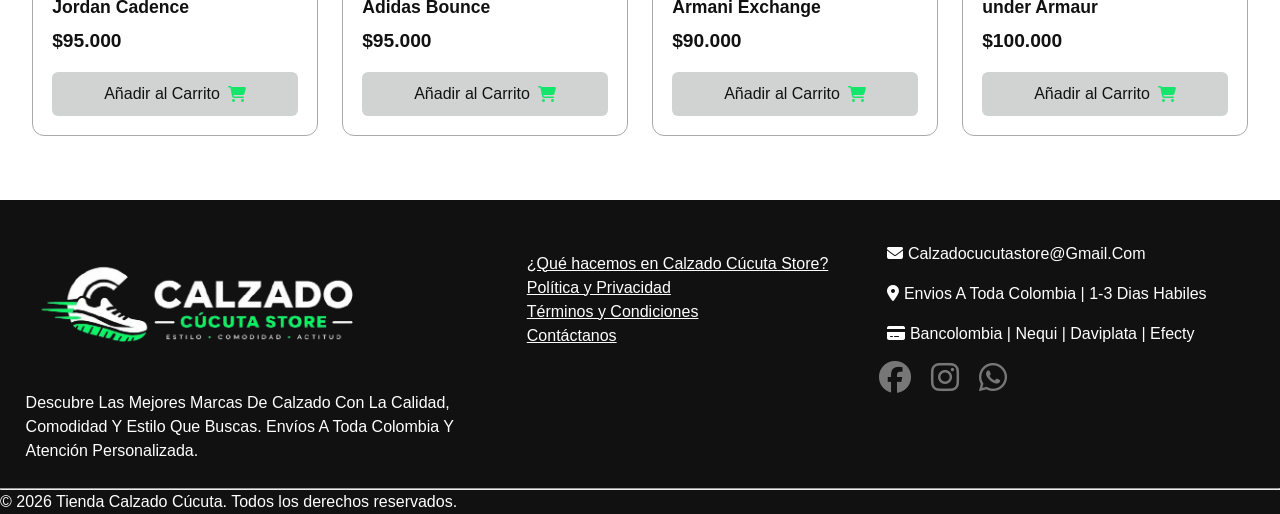
==== commit de8ff8e2: "correccion de codigo js" ====
--- a/PROYECTO-ECOMMERCE-DE-CALZADO/index.html
+++ b/PROYECTO-ECOMMERCE-DE-CALZADO/index.html
@@ -47,18 +47,6 @@
                 </a>
 
                 <i class="fa-solid fa-user"></i>
-
-            </div>
-
-            <div class="navbar__usuario">
-
-                <span class="navbar__bienvenido">
-                    Bienvenido, David
-                </span>
-
-                <button class="navbar__cerrar-sesion">
-                    Cerrar Sesión
-                </button>
 
             </div>
         </section>
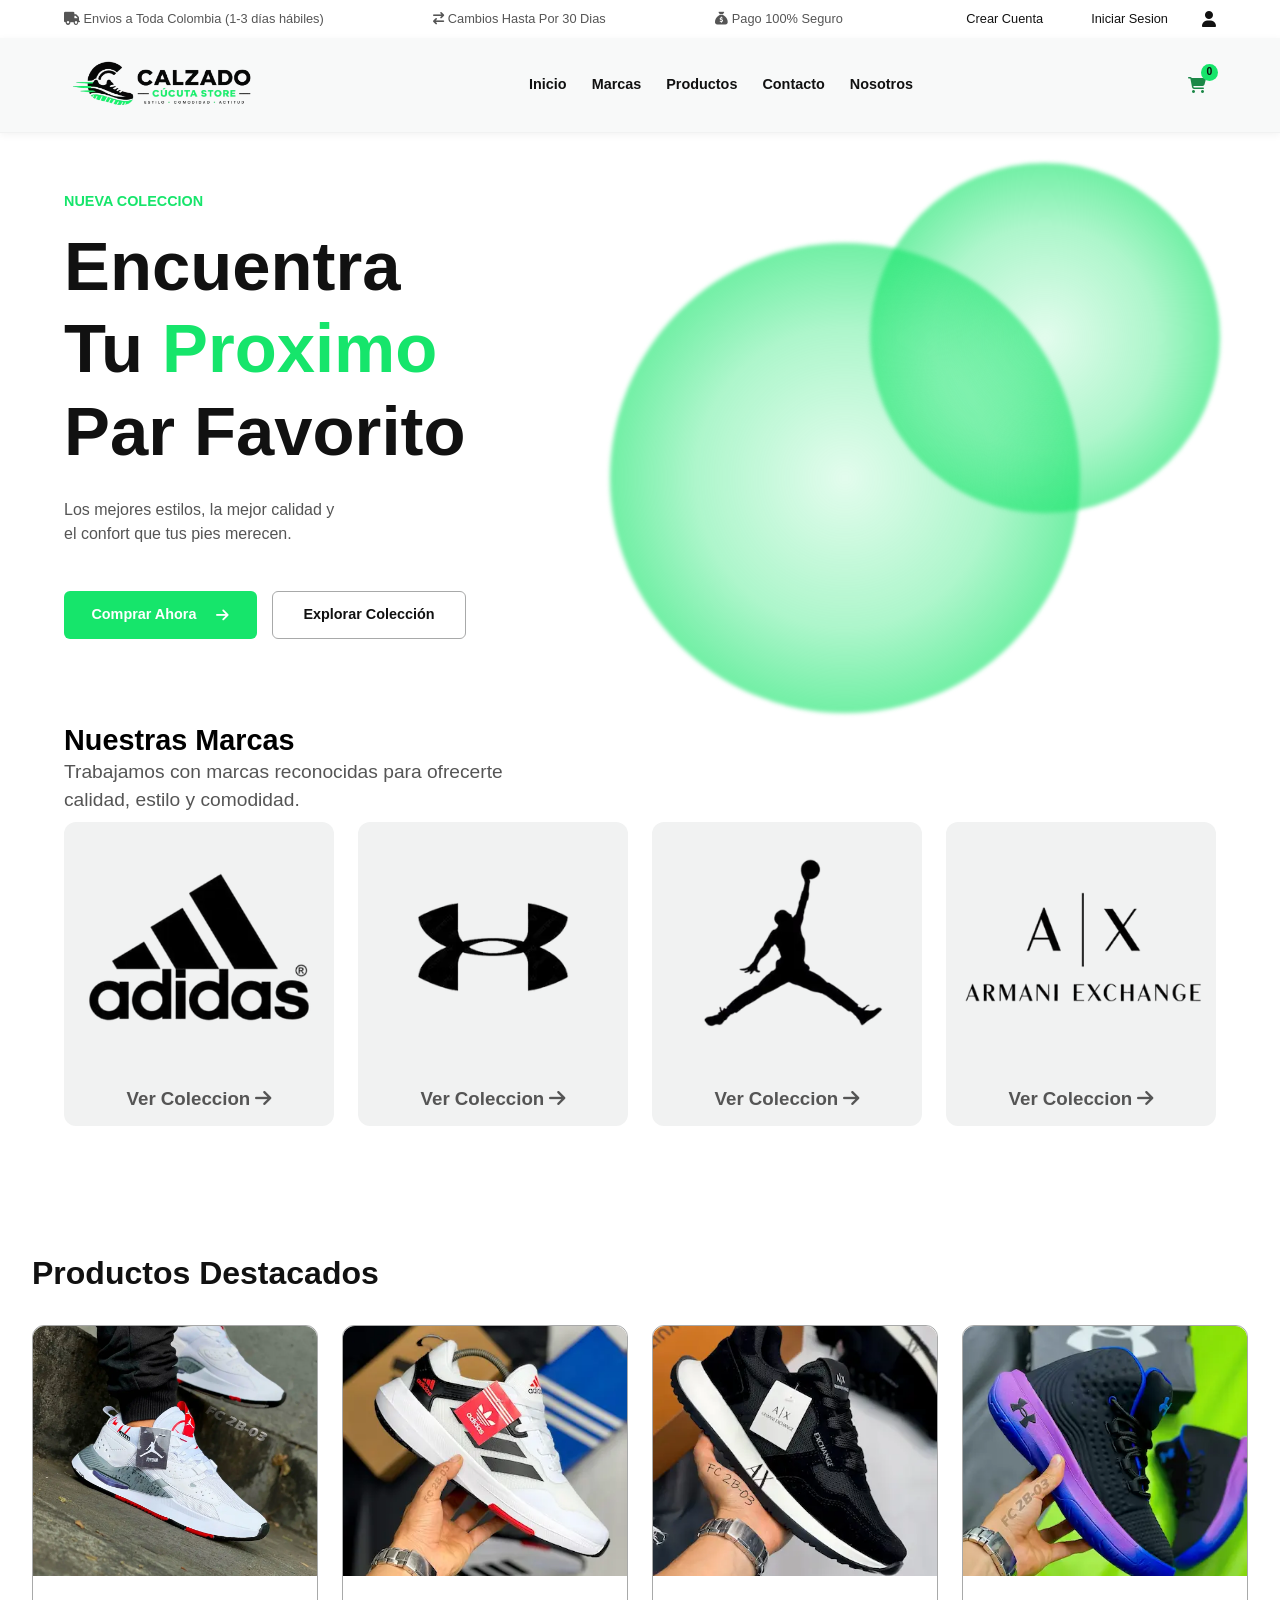
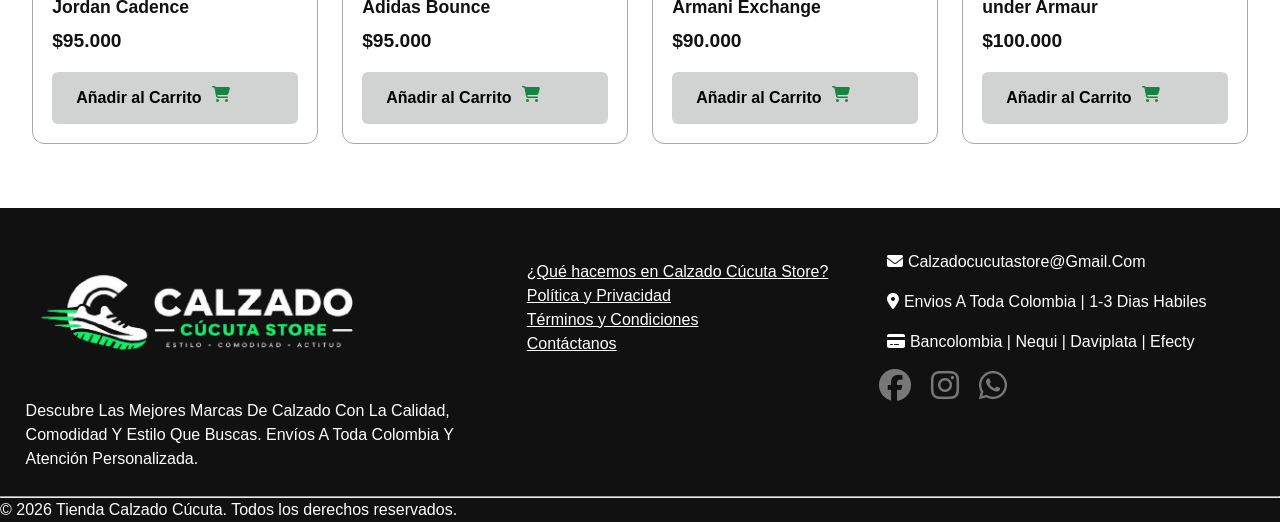
==== commit 4f6673b8: "ordenamiento de componenetes, arreglos en css y comienzo de estyructura y diseño de catalogo.html y " ====
--- a/PROYECTO-ECOMMERCE-DE-CALZADO/index.html
+++ b/PROYECTO-ECOMMERCE-DE-CALZADO/index.html
@@ -147,7 +147,7 @@
 
             <div class="contenedor__marcas">
                 <article class="marca ">
-                    <a href="#">
+                    <a href="./Paginas/catalogos/catalogo_adidas.html">
                         <div class="marca__contenedor-imagen">
                             <img
                                 src="imagenes/adidas-desktop.webp"
@@ -333,7 +333,7 @@
                             $95.000
                         </p>
 
-                        <a href="#" class="boton__principal boton-comprar"
+                        <a href="#" class="boton__comprar boton-proucto"
                         data-nombre="Jordan Cadence"
                         data-precio="95000">
                             Añadir al Carrito
@@ -378,7 +378,7 @@
                             $95.000
                         </p>
 
-                        <a href="#" class="boton__principal boton-comprar"
+                        <a href="#" class="boton__comprar boton-proucto"
                         data-nombre="Adidas Bounce"
                         data-precio="95000">
                             Añadir al Carrito
@@ -422,7 +422,7 @@
                             $90.000
                         </p>
 
-                        <a href="#" class="boton__principal boton-comprar"
+                        <a href="#" class="boton__comprar boton-proucto"
                         data-nombre="Armani Exchange"
                         data-precio="90000">
                             Añadir al Carrito
@@ -467,7 +467,7 @@
                             $100.000
                         </p>
 
-                        <a href="#" class="boton__principal boton-comprar"
+                        <a href="#" class="boton__comprar boton-proucto"
                         data-nombre="Under Armaur"
                         data-precio="100000">
                             Añadir al Carrito
@@ -577,12 +577,7 @@
 
 
         <span class="derechosAutor">© 2026 Tienda Calzado Cúcuta. Todos los derechos reservados.</span>
-            
-
-
-            
-
-                
+        
     </main>
 
     <script type="module" src="JavaScript/controladores/IndexControlador.js"></script>
--- a/PROYECTO-ECOMMERCE-DE-CALZADO/Estilos/Css principal/importaciones/style-index.css
+++ b/PROYECTO-ECOMMERCE-DE-CALZADO/Estilos/Css principal/importaciones/style-index.css
@@ -5,5 +5,6 @@
 @import url(../../componentes/navbar.css);
 @import url(../../componentes/botones.css);
 @import url(../../componentes/footer.css);
+@import url(../../componentes/imagenes.css);
 
 @import url(../css/index.css);
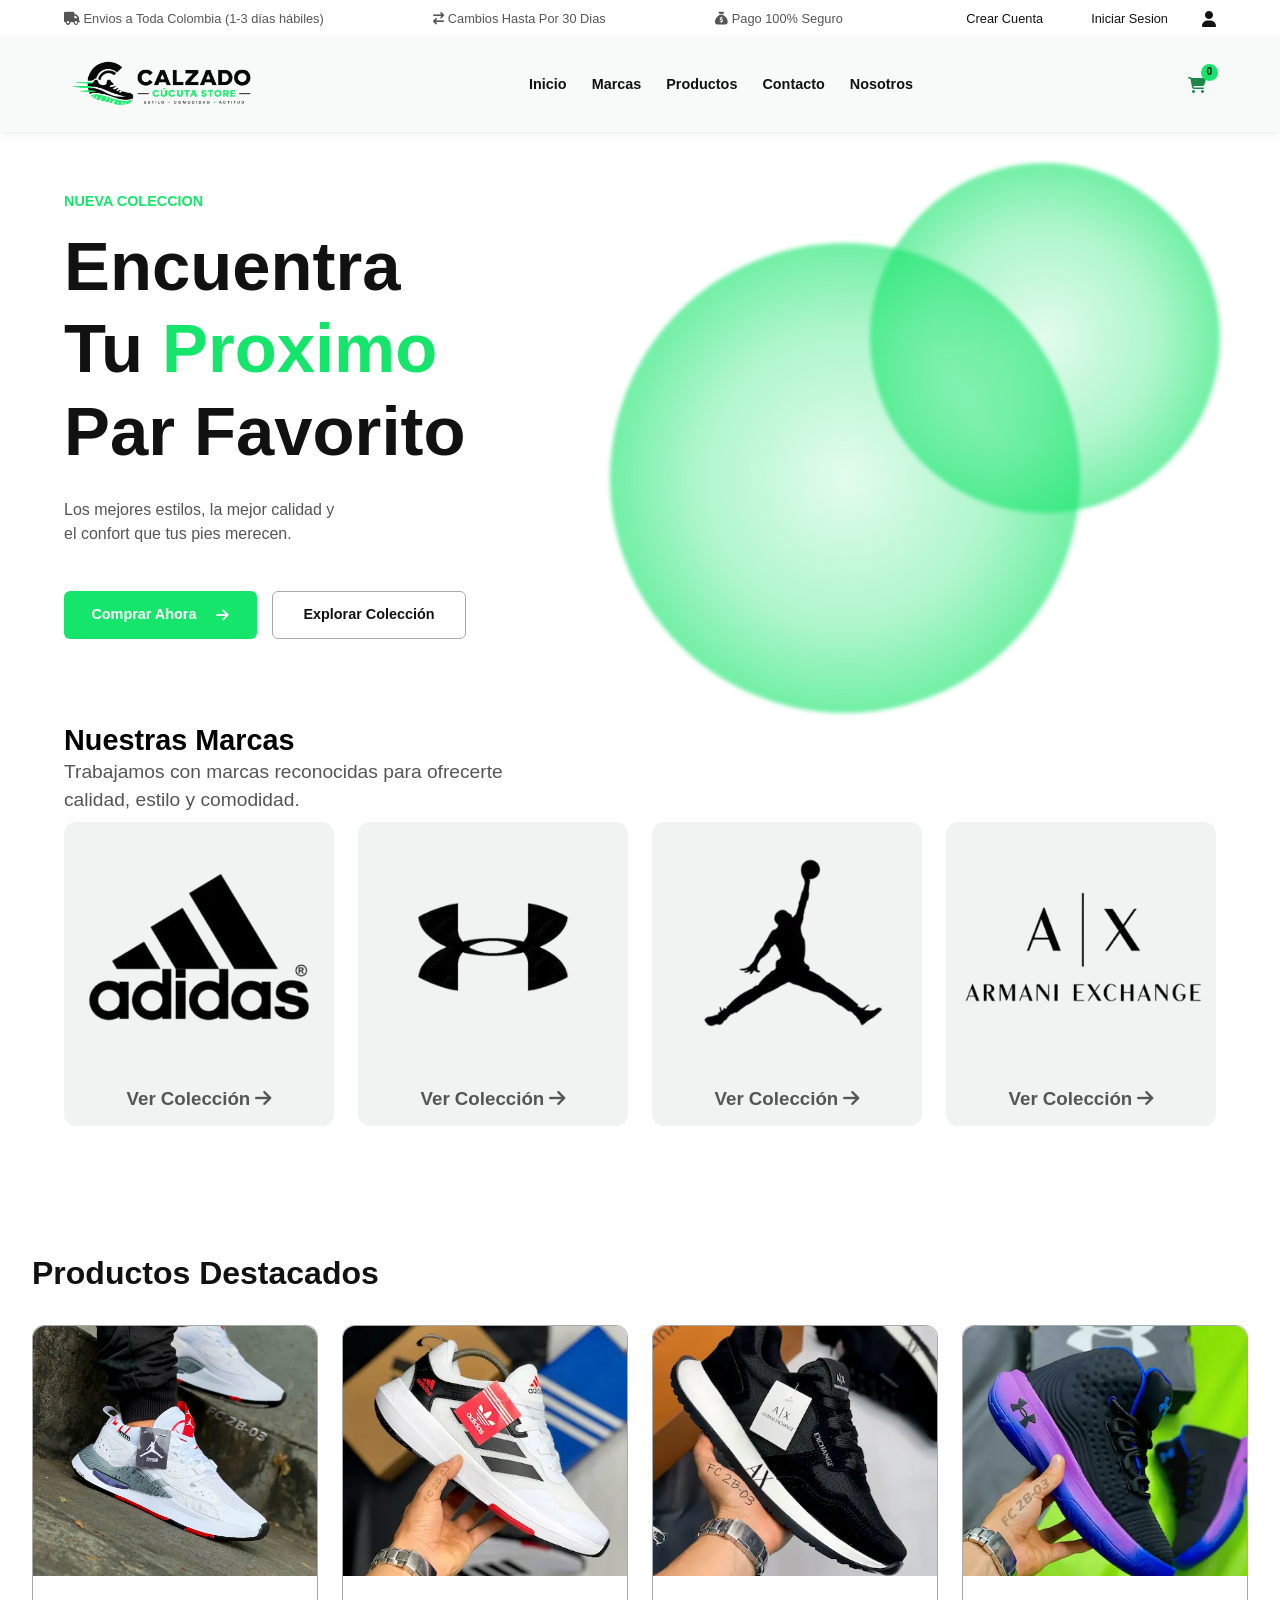
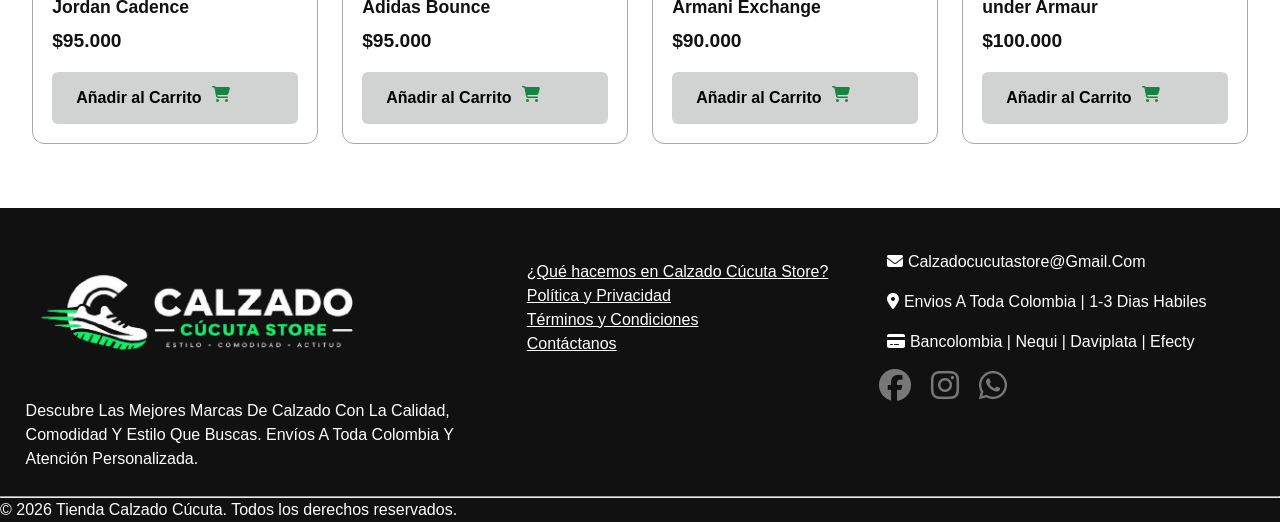
==== commit b44a7be5: "cmabios" ====
--- a/PROYECTO-ECOMMERCE-DE-CALZADO/index.html
+++ b/PROYECTO-ECOMMERCE-DE-CALZADO/index.html
@@ -55,11 +55,11 @@
             <div class="navbar__logo">
                 <a href="./index.html" class="navbar__logo-enlace">
                     
-                    <img src="imagenes/logo-css.webp"
+                    <img src="imagenes/logo/logo-css.webp"
                         srcset="
-                            imagenes/LogoLogin_movil.webp 120w,
-                            imagenes/LogoLogin_tablet.webp 160w,
-                            imagenes/LogoLogin_desktop.webp 200w
+                            imagenes/logo/LogoLogin_movil.webp 120w,
+                            imagenes/logo/LogoLogin_tablet.webp 160w,
+                            imagenes/logo/LogoLogin_desktop.webp 200w
                         "
                         sizes="
                             (max-width: 480px) 120px,
@@ -105,7 +105,7 @@
                             <i class="fa-solid fa-arrow-right"></i>
                         </a>
 
-                        <a href="#" class="formulario-login__boton boton__explorar">
+                        <a href="#marcas" class="formulario-login__boton boton__explorar">
                             Explorar Colección
                         </a>
                     </div>
@@ -119,16 +119,16 @@
                 <div class="hero__circulo hero__circulo--der"></div>
                 <source
                     media="(max-width: 480px)"
-                    srcset="../../Imagenes/hero-movil.webp"
+                    srcset="../../imagenes/heros/hero-movil.webp"
                 >
 
                 <source
                     media="(max-width: 768px)"
-                    srcset="../../Imagenes/hero-tablet.webp"
+                    srcset="../../imagenes/heros/hero-tablet.webp"
                 >
 
                 <img
-                    src="imagenes/hero-desktop1.webp"
+                    src="imagenes/heros/hero-desktop1.webp"
                     alt="Zapatos deportivos"
                     class="hero__imagen"
                     fetchpriority="high"
@@ -145,148 +145,7 @@
                 <p>Trabajamos con marcas reconocidas para ofrecerte calidad, estilo y comodidad.</p>
             </div>
 
-            <div class="contenedor__marcas">
-                <article class="marca ">
-                    <a href="./Paginas/catalogos/catalogo_adidas.html">
-                        <div class="marca__contenedor-imagen">
-                            <img
-                                src="imagenes/adidas-desktop.webp"
-
-                                srcset="
-                                    imagenes/adidas-movil.webp 300w,
-                                    imagenes/adidas-tablet.webp 500w,
-                                    imagenes/adidas-desktop.webp 800w
-                                "
-
-                                sizes="
-                                    (max-width: 480px) 300px,
-                                    (max-width: 768px) 500px,
-                                    800px
-                                    "
-
-                                alt="Marca Adidas"
-                                class="producto__imagen"
-                                loading="lazy"
-                            >
-                        </div>
-
-                        <div class="marca__contenido">
-                            
-                            <h3 class="contenido__titulo">
-                                Ver Coleccion
-                                <i class="fa-solid fa-arrow-right"></i>
-                            </h3>
-                        
-                        </div>
-                    </a>    
-                </article>
-
-                <article class="marca ">
-                    <a href="#">
-                        <div class="marca__contenedor-imagen">
-                            <img
-                                src="imagenes/under-desktop.webp"
-
-                                srcset="
-                                    imagenes/under-movil.webp 300w,
-                                    imagenes/under-tablet.webp 500w,
-                                    imagenes/under-desktop.webp 800w
-                                "
-
-                                sizes="
-                                    (max-width: 480px) 300px,
-                                    (max-width: 768px) 500px,
-                                    800px
-                                "
-
-                                alt="Marca Under Armaur"
-                                class="producto__imagen"
-                                loading="lazy"
-                            >
-                        </div>
-
-                        <div class="marca__contenido">
-                            
-                            <h3 class="contenido__titulo">
-                                Ver Coleccion
-                                <i class="fa-solid fa-arrow-right"></i>
-                            </h3>
-                            
-                        </div>      
-                    </a>              
-                </article>
-
-                <article class="marca ">
-                    <a href="#">
-                        <div class="marca__contenedor-imagen">
-                            <img
-                                src="imagenes/jordan-desktop.webp"
-
-                                srcset="
-                                    imagenes/jordan-movil.webp 300w,
-                                    imagenes/jordan-tablet.webp 500w,
-                                    imagenes/jordan-desktop.webp 800w
-                                "
-
-                                sizes="
-                                    (max-width: 480px) 300px,
-                                    (max-width: 768px) 500px,
-                                    800px
-                                "
-
-                                alt="Marca Jordan"
-                                class="producto__imagen"
-                                loading="lazy"
-                            >
-                        </div>
-
-                        <div class="marca__contenido">
-                            
-                            <h3 class="contenido__titulo">
-                                Ver Coleccion
-                                <i class="fa-solid fa-arrow-right"></i>
-                            </h3>
-                            
-                        </div>
-                    </a>
-                </article>
-
-                <article class="marca ">
-                    <a href="#">
-
-                        <div class="marca__contenedor-imagen">
-                            <img
-                                src="imagenes/armani-desktop.webp"
-
-                                srcset="
-                                    imagenes/armani-movil.webp 300w,
-                                    imagenes/armani-tablet.webp 500w,
-                                    imagenes/armani-desktop.webp 800w
-                                "
-
-                                sizes="
-                                    (max-width: 480px) 300px,
-                                    (max-width: 768px) 500px,
-                                    800px
-                                "
-
-                                alt="Marca Armani"
-                                class="producto__imagen"
-                                loading="lazy"
-                            >
-                        </div>
-
-                        <div class="marca__contenido">
-                            
-                            <h3 class="contenido__titulo">
-                                Ver Coleccion
-                                <i class="fa-solid fa-arrow-right"></i>
-                            </h3>
-                        </div>
-                    </a>
-                </article>
-
-            </div>
+            <div class="contenedor__marcas" id="contenedorMarcas"></div>
         </section>
 
         <!-- Productos  -->
@@ -304,12 +163,12 @@
                 <article class="producto">
 
                     <img
-                        src="imagenes/JRDBLANCOROJO.webp"
+                        src="imagenes/productos/JRDBLANCOROJO.webp"
 
                         srcset="
-                            imagenes/JRDBLANCOROJO-movil.webp 300w,
-                            imagenes/JRDBLANCOROJO-tablet.webp 500w,
-                            imagenes/JRDBLANCOROJO-desktop.webp 800w
+                            imagenes/productos/JRDBLANCOROJO-movil.webp 300w,
+                            imagenes/productos/JRDBLANCOROJO-tablet.webp 500w,
+                            imagenes/productos/JRDBLANCOROJO-desktop.webp 800w
                         "
 
                         sizes="
@@ -349,12 +208,12 @@
                 <article class="producto">
 
                     <img
-                        src="imagenes/BOUNCEBLANCOROJO.webp"
+                        src="imagenes/productos/BOUNCEBLANCOROJO.webp"
 
                         srcset="
-                            imagenes/BOUNCEBLANCOROJO-movil.webp 300w,
-                            imagenes/BOUNCEBLANCOROJO-tablet.webp 500w,
-                            imagenes/BOUNCEBLANCOROJO-desktop.webp 800w
+                            imagenes/productos/BOUNCEBLANCOROJO-movil.webp 300w,
+                            imagenes/productos/BOUNCEBLANCOROJO-tablet.webp 500w,
+                            imagenes/productos/BOUNCEBLANCOROJO-desktop.webp 800w
                         "
 
                         sizes="
@@ -393,12 +252,12 @@
                 <article class="producto">
 
                     <img
-                        src="imagenes/ARMANI-NEGRO.webp"
+                        src="imagenes/productos/ARMANI-NEGRO.webp"
 
                         srcset="
-                            imagenes/ARMANI-NEGRO-movil.webp 300w,
-                            imagenes/ARMANI-NEGRO-tablet.webp 500w,
-                            imagenes/ARMANI-NEGRO-desktop.webp 800w
+                            imagenes/productos/ARMANI-NEGRO-movil.webp 300w,
+                            imagenes/productos/ARMANI-NEGRO-tablet.webp 500w,
+                            imagenes/productos/ARMANI-NEGRO-desktop.webp 800w
                         "
 
                         sizes="
@@ -438,12 +297,12 @@
                 <article class="producto">
 
                     <img
-                        src="imagenes/BOTAUNDERMORADO.webp"
+                        src="imagenes/productos/BOTAUNDERMORADO.webp"
 
                         srcset="
-                            imagenes/BOTAUNDERMORADO-movil.webp 300w,
-                            imagenes/BOTAUNDERMORADO-tablet.webp 500w,
-                            imagenes/BOTAUNDERMORADO-desktop.webp 800w
+                            imagenes/productos/BOTAUNDERMORADO-movil.webp 300w,
+                            imagenes/productos/BOTAUNDERMORADO-tablet.webp 500w,
+                            imagenes/productos/BOTAUNDERMORADO-desktop.webp 800w
                         "
 
                         sizes="
@@ -481,11 +340,11 @@
 
         <footer class="footer" id="contacto">
             <section class="footer__seccion">
-                <img src="imagenes/LogoBlanco.webp"
+                <img src="imagenes/logo/LogoBlanco.webp"
                 srcset="
-                    imagenes/LogoBlanco-movil.webp 120w,
-                    imagenes/LogoBlanco-tablet.webp 160w,
-                    imagenes/LogoBlanco-desktop.webp 200w
+                    imagenes/logo/LogoBlanco-movil.webp 120w,
+                    imagenes/logo/LogoBlanco-tablet.webp 160w,
+                    imagenes/logo/LogoBlanco-desktop.webp 200w
                 "
                 sizes="
                     (max-width: 480px) 120px,
@@ -580,8 +439,10 @@
         
     </main>
 
+    
     <script type="module" src="JavaScript/controladores/IndexControlador.js"></script>
+    <script type="module" src="JavaScript/controladores/marcasControlador.js"></script>
+    
 </body>
 
-<script type="module" src="JavaScript/controladores/IndexControlador.js"></script>
 </html>
